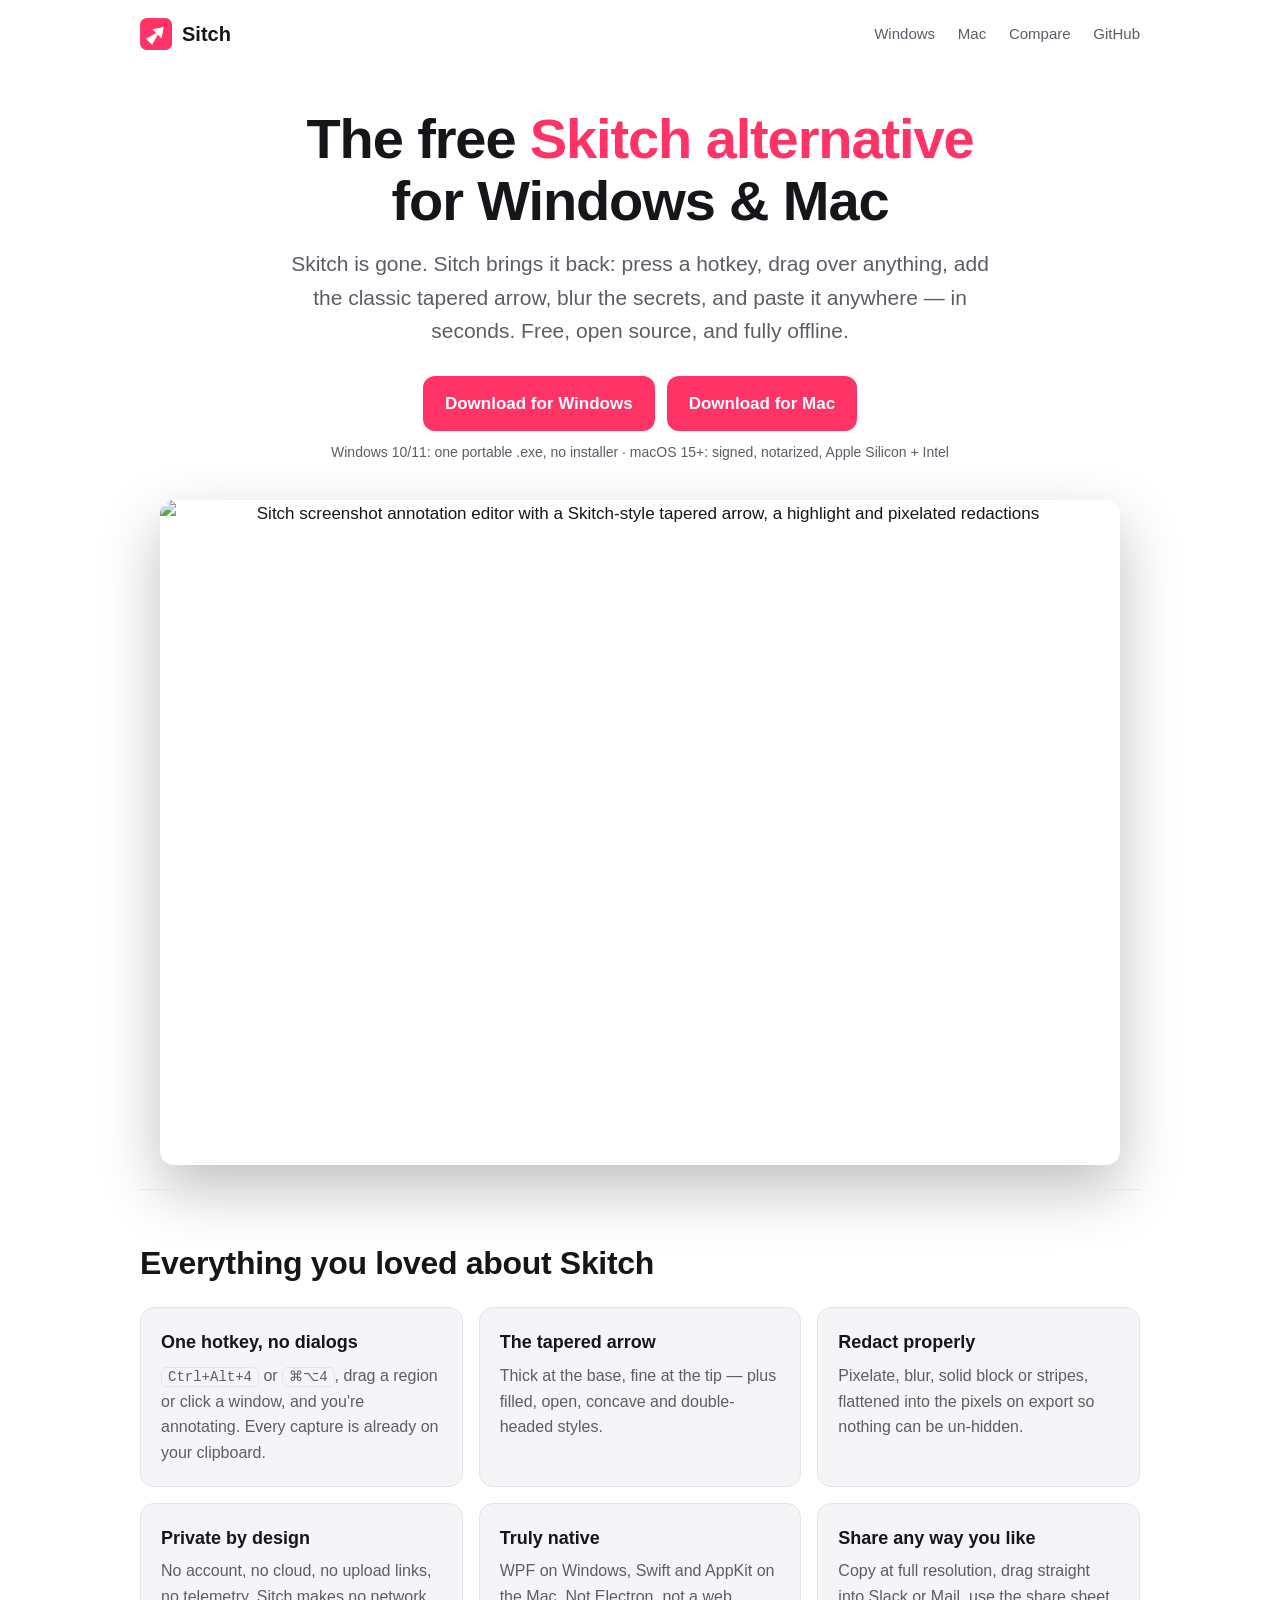
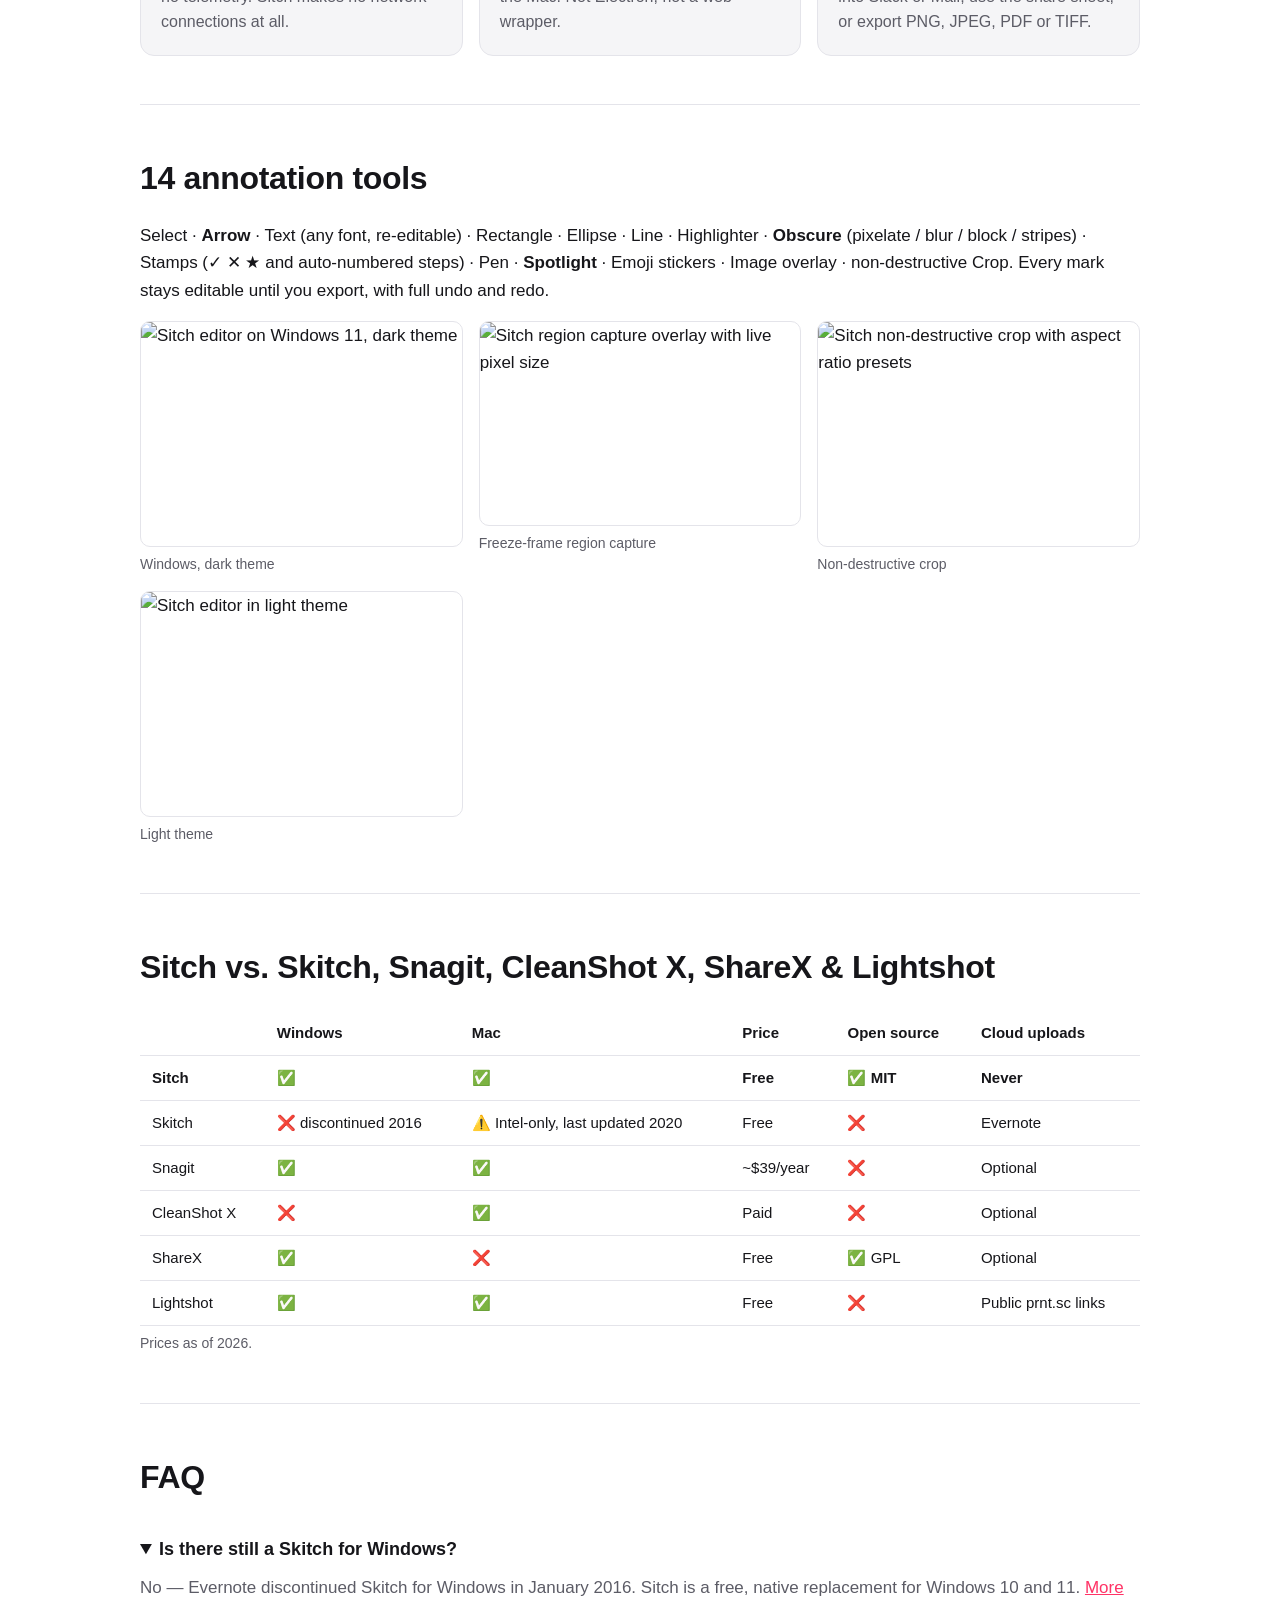
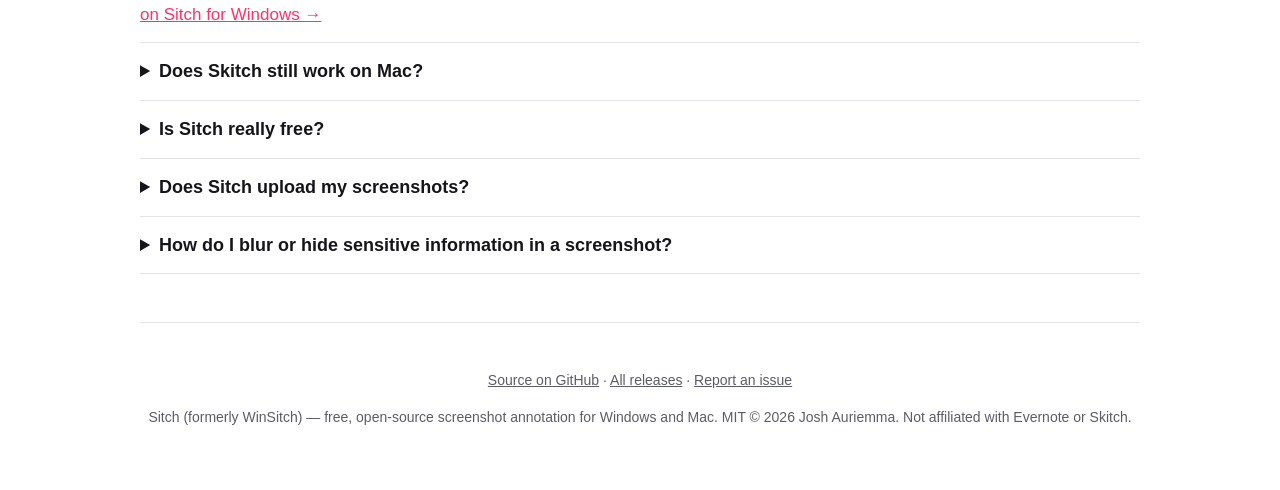
==== site/index.html @ 561b4348 "README rewrite and landing site for search discoverability Hero screenshot above the fold, corrected" ====
<!doctype html>
<html lang="en">
<head>
<meta charset="utf-8">
<meta name="viewport" content="width=device-width, initial-scale=1">
<title>Sitch — Free Skitch Alternative for Windows &amp; Mac</title>
<meta name="description" content="Free, open-source Skitch replacement for Windows 10/11 and macOS. One-hotkey capture, the classic tapered arrow, blur and pixelate. Offline, no account.">
<link rel="canonical" href="https://phalladar.github.io/Sitch/">
<link rel="icon" type="image/png" href="icon-256.png">
<link rel="apple-touch-icon" href="icon-256.png">
<link rel="stylesheet" href="style.css">
<meta name="theme-color" content="#ff3366">
<meta property="og:type" content="website">
<meta property="og:site_name" content="Sitch">
<meta property="og:title" content="Sitch — the free Skitch alternative for Windows & Mac">
<meta property="og:description" content="Skitch is gone. Sitch brings it back: one-hotkey capture, tapered arrows, blur & pixelate. Free, open source, offline.">
<meta property="og:url" content="https://phalladar.github.io/Sitch/">
<meta property="og:image" content="https://phalladar.github.io/Sitch/assets/social-preview.png">
<meta property="og:image:width" content="1280">
<meta property="og:image:height" content="640">
<meta property="og:image:alt" content="Sitch — the Skitch alternative for Windows and Mac">
<meta name="twitter:card" content="summary_large_image">
<script type="application/ld+json">
{
  "@context": "https://schema.org",
  "@type": "SoftwareApplication",
  "name": "Sitch",
  "alternateName": "WinSitch",
  "description": "Free, open-source screenshot annotation tool for Windows and macOS. A native replacement for Evernote Skitch with region, window and full-screen capture, tapered arrows, text, shapes, blur and pixelate redaction, and export to PNG, JPEG, PDF and TIFF.",
  "applicationCategory": "MultimediaApplication",
  "applicationSubCategory": "Screenshot annotation",
  "operatingSystem": "Windows 10, Windows 11, macOS 15 or later",
  "url": "https://phalladar.github.io/Sitch/",
  "downloadUrl": "https://github.com/phalladar/sitch/releases/latest",
  "screenshot": "https://phalladar.github.io/Sitch/assets/editor-mac.png",
  "image": "https://phalladar.github.io/Sitch/assets/social-preview.png",
  "license": "https://opensource.org/licenses/MIT",
  "isAccessibleForFree": true,
  "offers": { "@type": "Offer", "price": "0", "priceCurrency": "USD" },
  "author": { "@type": "Person", "name": "Josh Auriemma" },
  "sameAs": ["https://github.com/phalladar/Sitch"]
}
</script>
<script type="application/ld+json">
{
  "@context": "https://schema.org",
  "@type": "FAQPage",
  "mainEntity": [
    { "@type": "Question", "name": "Is there still a Skitch for Windows?",
      "acceptedAnswer": { "@type": "Answer", "text": "No. Evernote discontinued Skitch for Windows in January 2016. Sitch is a free, open-source replacement for Windows 10 and 11 with the same one-hotkey capture and tapered-arrow annotation workflow." } },
    { "@type": "Question", "name": "Does Skitch still work on Mac?",
      "acceptedAnswer": { "@type": "Answer", "text": "Skitch for Mac is still listed on the App Store but has not been updated since 2020 and is Intel-only, so Apple Silicon Macs run it through Rosetta 2, which Apple is phasing out after macOS 27. Sitch is a native, universal Skitch alternative for macOS 15 and later." } },
    { "@type": "Question", "name": "Is Sitch free?",
      "acceptedAnswer": { "@type": "Answer", "text": "Yes. Sitch is free and MIT-licensed open source, with no account, subscription, ads or tracking." } },
    { "@type": "Question", "name": "Does Sitch upload my screenshots?",
      "acceptedAnswer": { "@type": "Answer", "text": "No. Sitch makes no network connections. Captures stay on your computer and clipboard until you save or share them." } },
    { "@type": "Question", "name": "How do I blur or hide sensitive information in a screenshot?",
      "acceptedAnswer": { "@type": "Answer", "text": "Use Sitch's Obscure tool to pixelate, blur, block out or stripe an area. For real secrets use solid block or stripes, since blur and pixelation can sometimes be partially reversed. Redactions are flattened into the pixels on export." } }
  ]
}
</script>
</head>
<body>
<div class="wrap">
  <header class="top">
    <a class="brand" href="./"><img src="icon-256.png" alt="" width="32" height="32">Sitch</a>
    <nav>
      <a href="skitch-for-windows/">Windows</a>
      <a href="skitch-for-mac/">Mac</a>
      <a href="#compare">Compare</a>
      <a class="gh" href="https://github.com/phalladar/Sitch">GitHub</a>
    </nav>
  </header>

  <main>
    <div class="hero">
      <h1>The free <em>Skitch alternative</em><br>for Windows &amp; Mac</h1>
      <p class="lede">Skitch is gone. Sitch brings it back: press a hotkey, drag over anything,
        add the classic tapered arrow, blur the secrets, and paste it anywhere — in seconds.
        Free, open source, and fully offline.</p>
      <div class="cta">
        <a class="btn primary" href="https://github.com/phalladar/sitch/releases/latest/download/WinSitch.exe">Download for Windows</a>
        <a class="btn primary" href="https://github.com/phalladar/sitch/releases/latest/download/Sitch.dmg">Download for Mac</a>
      </div>
      <p class="fine">Windows 10/11: one portable .exe, no installer · macOS 15+: signed, notarized, Apple Silicon + Intel</p>
      <div class="shot">
        <img src="assets/editor-mac.png" width="1500" height="1040"
             alt="Sitch screenshot annotation editor with a Skitch-style tapered arrow, a highlight and pixelated redactions">
      </div>
    </div>

    <section id="why">
      <h2>Everything you loved about Skitch</h2>
      <div class="grid">
        <div class="card"><h3>One hotkey, no dialogs</h3><p><kbd>Ctrl+Alt+4</kbd> or <kbd>⌘⌥4</kbd>, drag a region or click a window, and you're annotating. Every capture is already on your clipboard.</p></div>
        <div class="card"><h3>The tapered arrow</h3><p>Thick at the base, fine at the tip — plus filled, open, concave and double-headed styles.</p></div>
        <div class="card"><h3>Redact properly</h3><p>Pixelate, blur, solid block or stripes, flattened into the pixels on export so nothing can be un-hidden.</p></div>
        <div class="card"><h3>Private by design</h3><p>No account, no cloud, no upload links, no telemetry. Sitch makes no network connections at all.</p></div>
        <div class="card"><h3>Truly native</h3><p>WPF on Windows, Swift and AppKit on the Mac. Not Electron, not a web wrapper.</p></div>
        <div class="card"><h3>Share any way you like</h3><p>Copy at full resolution, drag straight into Slack or Mail, use the share sheet, or export PNG, JPEG, PDF or TIFF.</p></div>
      </div>
    </section>

    <section id="tools">
      <h2>14 annotation tools</h2>
      <p>Select · <strong>Arrow</strong> · Text (any font, re-editable) · Rectangle · Ellipse · Line ·
        Highlighter · <strong>Obscure</strong> (pixelate / blur / block / stripes) · Stamps (✓ ✕ ★ and
        auto-numbered steps) · Pen · <strong>Spotlight</strong> · Emoji stickers · Image overlay ·
        non-destructive Crop. Every mark stays editable until you export, with full undo and redo.</p>
      <div class="gallery">
        <figure><img src="assets/editor-dark.png" loading="lazy" width="1619" height="1130" alt="Sitch editor on Windows 11, dark theme"><figcaption>Windows, dark theme</figcaption></figure>
        <figure><img src="assets/region-capture.png" loading="lazy" width="1500" height="950" alt="Sitch region capture overlay with live pixel size"><figcaption>Freeze-frame region capture</figcaption></figure>
        <figure><img src="assets/crop-mode.png" loading="lazy" width="1619" height="1130" alt="Sitch non-destructive crop with aspect ratio presets"><figcaption>Non-destructive crop</figcaption></figure>
        <figure><img src="assets/editor-light.png" loading="lazy" width="1619" height="1130" alt="Sitch editor in light theme"><figcaption>Light theme</figcaption></figure>
      </div>
    </section>

    <section id="compare">
      <h2>Sitch vs. Skitch, Snagit, CleanShot X, ShareX &amp; Lightshot</h2>
      <div class="table-scroll">
      <table>
        <thead><tr><th></th><th>Windows</th><th>Mac</th><th>Price</th><th>Open source</th><th>Cloud uploads</th></tr></thead>
        <tbody>
          <tr class="us"><td>Sitch</td><td>✅</td><td>✅</td><td>Free</td><td>✅ MIT</td><td>Never</td></tr>
          <tr><td>Skitch</td><td>❌ discontinued 2016</td><td>⚠️ Intel-only, last updated 2020</td><td>Free</td><td>❌</td><td>Evernote</td></tr>
          <tr><td>Snagit</td><td>✅</td><td>✅</td><td>~$39/year</td><td>❌</td><td>Optional</td></tr>
          <tr><td>CleanShot X</td><td>❌</td><td>✅</td><td>Paid</td><td>❌</td><td>Optional</td></tr>
          <tr><td>ShareX</td><td>✅</td><td>❌</td><td>Free</td><td>✅ GPL</td><td>Optional</td></tr>
          <tr><td>Lightshot</td><td>✅</td><td>✅</td><td>Free</td><td>❌</td><td>Public prnt.sc links</td></tr>
        </tbody>
      </table>
      </div>
      <p class="fine">Prices as of 2026.</p>
    </section>

    <section id="faq">
      <h2>FAQ</h2>
      <details open><summary>Is there still a Skitch for Windows?</summary><p>No — Evernote discontinued Skitch for Windows in January 2016. Sitch is a free, native replacement for Windows 10 and 11. <a href="skitch-for-windows/">More on Sitch for Windows →</a></p></details>
      <details><summary>Does Skitch still work on Mac?</summary><p>Skitch for Mac hasn't been updated since 2020 and is Intel-only, so Apple Silicon Macs run it through Rosetta 2, which Apple is phasing out after macOS 27. Sitch is a native universal app. <a href="skitch-for-mac/">More on Sitch for Mac →</a></p></details>
      <details><summary>Is Sitch really free?</summary><p>Yes. MIT-licensed open source: no account, no subscription, no pro tier, no ads, no tracking.</p></details>
      <details><summary>Does Sitch upload my screenshots?</summary><p>No. Sitch makes no network connections. Captures stay on your computer until you save or share them.</p></details>
      <details><summary>How do I blur or hide sensitive information in a screenshot?</summary><p>Use the Obscure tool. For real secrets prefer solid block or stripes — blur and pixelation can sometimes be partially reversed. Redactions are flattened into the pixels when you export.</p></details>
    </section>
  </main>

  <footer>
    <p><a href="https://github.com/phalladar/Sitch">Source on GitHub</a> · <a href="https://github.com/phalladar/sitch/releases">All releases</a> · <a href="https://github.com/phalladar/Sitch/issues">Report an issue</a></p>
    <p>Sitch (formerly WinSitch) — free, open-source screenshot annotation for Windows and Mac. MIT © 2026 Josh Auriemma. Not affiliated with Evernote or Skitch.</p>
  </footer>
</div>
</body>
</html>
---- site/style.css ----
:root {
  --bg: #ffffff;
  --fg: #16161a;
  --muted: #5c5c66;
  --card: #f5f5f7;
  --line: #e4e4ea;
  --accent: #ff3366;
  --accent-ink: #ffffff;
}
@media (prefers-color-scheme: dark) {
  :root {
    --bg: #16161a;
    --fg: #f2f2f5;
    --muted: #a2a2ae;
    --card: #222228;
    --line: #33333c;
  }
}
* { box-sizing: border-box; }
html { -webkit-text-size-adjust: 100%; }
body {
  margin: 0;
  background: var(--bg);
  color: var(--fg);
  font: 17px/1.6 -apple-system, BlinkMacSystemFont, "Segoe UI", Inter, Roboto, sans-serif;
}
a { color: var(--accent); }
img { max-width: 100%; height: auto; display: block; }
.wrap { max-width: 1040px; margin: 0 auto; padding: 0 20px; }
header.top { display: flex; align-items: center; justify-content: space-between; padding: 18px 0; }
header.top a.brand { display: flex; align-items: center; gap: 10px; color: var(--fg); text-decoration: none; font-weight: 700; font-size: 20px; }
header.top a.brand img { width: 32px; height: 32px; }
header.top nav a { color: var(--muted); text-decoration: none; margin-left: 18px; font-size: 15px; }
header.top nav a:hover { color: var(--fg); }
.hero { text-align: center; padding: 40px 0 24px; }
.hero h1 { font-size: clamp(32px, 6vw, 56px); line-height: 1.1; margin: 0 0 16px; letter-spacing: -0.02em; }
.hero h1 em { font-style: normal; color: var(--accent); }
.hero p.lede { font-size: clamp(18px, 2.4vw, 21px); color: var(--muted); max-width: 720px; margin: 0 auto 28px; }
.cta { display: flex; gap: 12px; justify-content: center; flex-wrap: wrap; margin-bottom: 10px; }
.btn { display: inline-block; padding: 14px 22px; border-radius: 12px; font-weight: 650; text-decoration: none; font-size: 17px; }
.btn.primary { background: var(--accent); color: var(--accent-ink); }
.btn.secondary { background: var(--card); color: var(--fg); border: 1px solid var(--line); }
.fine { color: var(--muted); font-size: 14px; margin: 6px 0 0; }
.shot { margin: 36px auto 0; border-radius: 14px; overflow: hidden; box-shadow: 0 24px 60px rgba(0,0,0,.25); max-width: 960px; }
section { padding: 48px 0; border-top: 1px solid var(--line); }
section h2 { font-size: clamp(24px, 3.4vw, 32px); margin: 0 0 18px; letter-spacing: -0.01em; }
.grid { display: grid; grid-template-columns: repeat(auto-fit, minmax(260px, 1fr)); gap: 16px; }
.card { background: var(--card); border: 1px solid var(--line); border-radius: 14px; padding: 20px; }
.card h3 { margin: 0 0 6px; font-size: 18px; }
.card p { margin: 0; color: var(--muted); font-size: 16px; }
.table-scroll { overflow-x: auto; -webkit-overflow-scrolling: touch; }
table { border-collapse: collapse; width: 100%; font-size: 15px; }
th, td { text-align: left; padding: 10px 12px; border-bottom: 1px solid var(--line); vertical-align: top; }
th { font-weight: 650; }
tr.us td { font-weight: 650; }
kbd { font: 14px ui-monospace, SFMono-Regular, Menlo, Consolas, monospace; background: var(--card); border: 1px solid var(--line); border-radius: 6px; padding: 1px 6px; }
details { border-bottom: 1px solid var(--line); padding: 14px 0; }
details summary { cursor: pointer; font-weight: 650; font-size: 18px; }
details p { color: var(--muted); margin: 10px 0 0; }
.gallery { display: grid; grid-template-columns: repeat(auto-fit, minmax(300px, 1fr)); gap: 16px; }
.gallery figure { margin: 0; }
.gallery img { border-radius: 10px; border: 1px solid var(--line); }
.gallery figcaption { color: var(--muted); font-size: 14px; margin-top: 6px; }
footer { border-top: 1px solid var(--line); padding: 32px 0 48px; color: var(--muted); font-size: 14px; text-align: center; }
footer a { color: var(--muted); }
@media (max-width: 560px) {
  header.top nav a:not(.gh) { display: none; }
  .btn { width: 100%; text-align: center; }
}
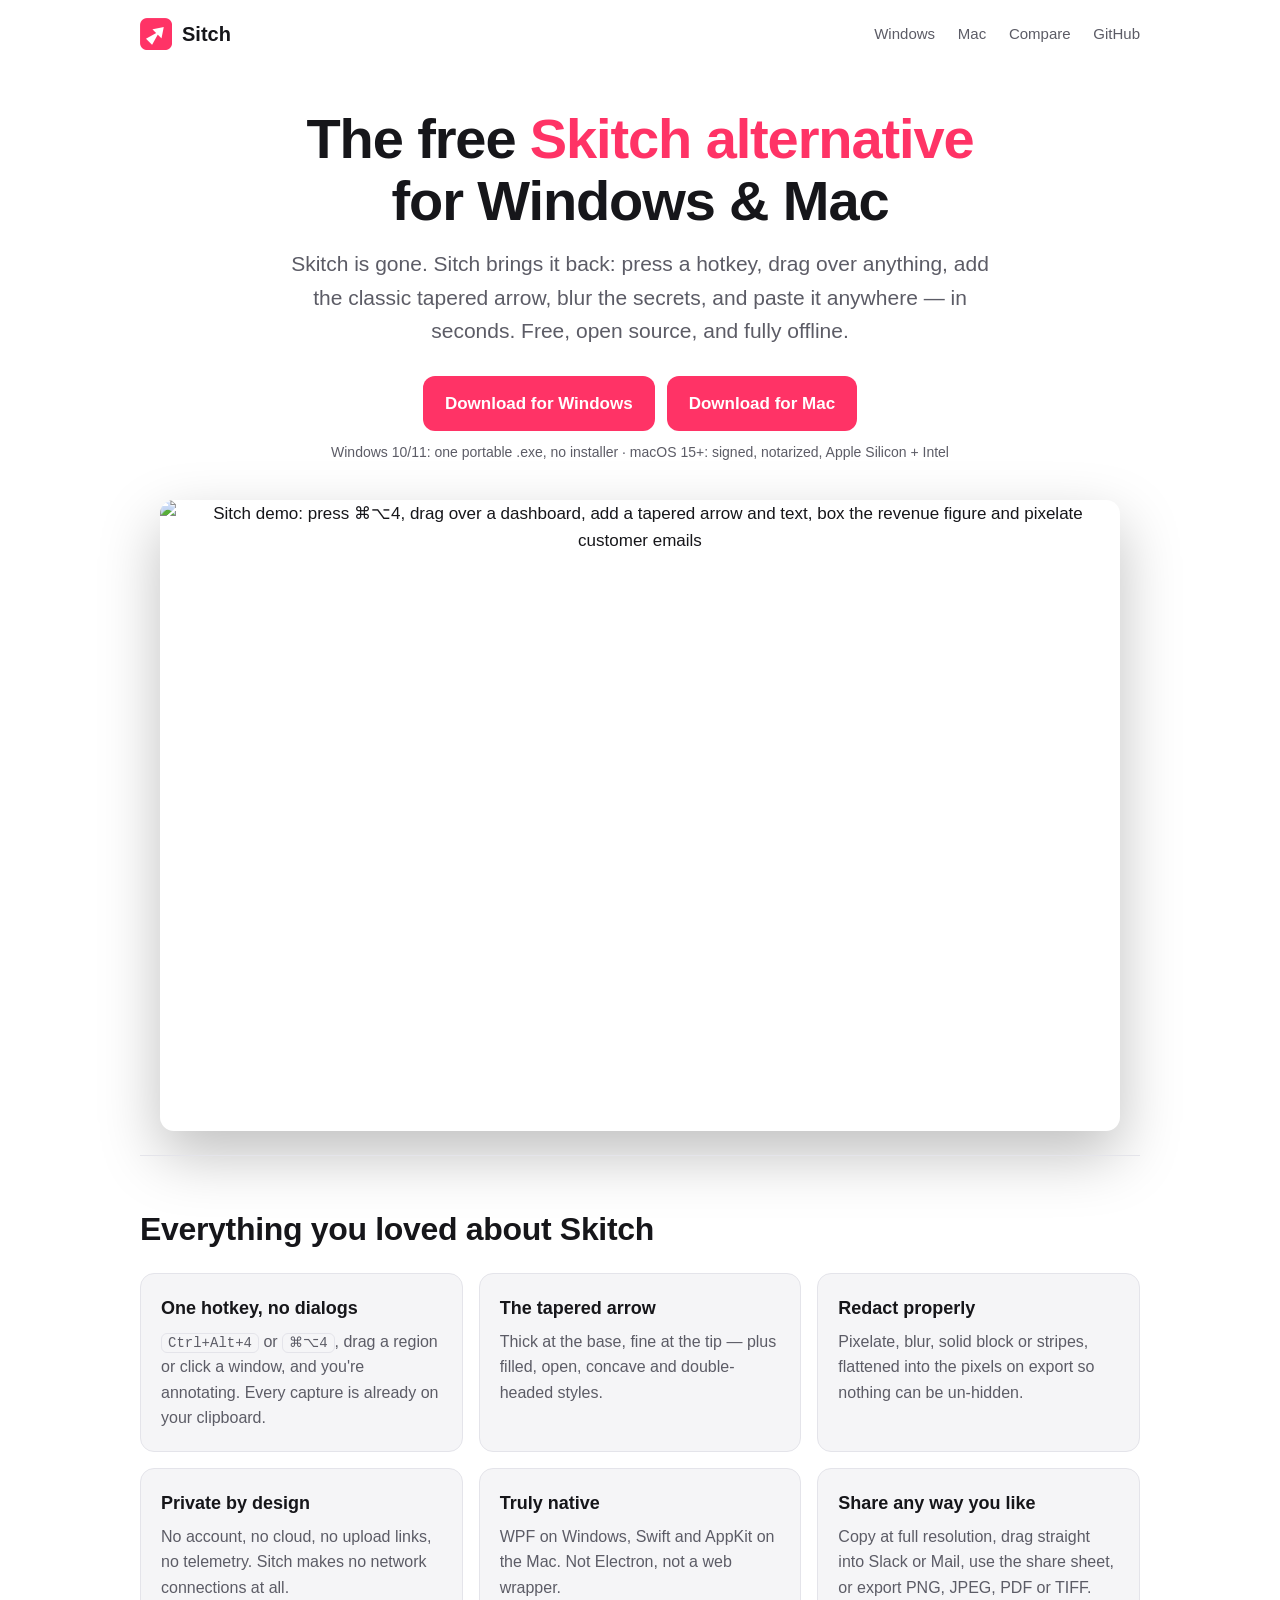
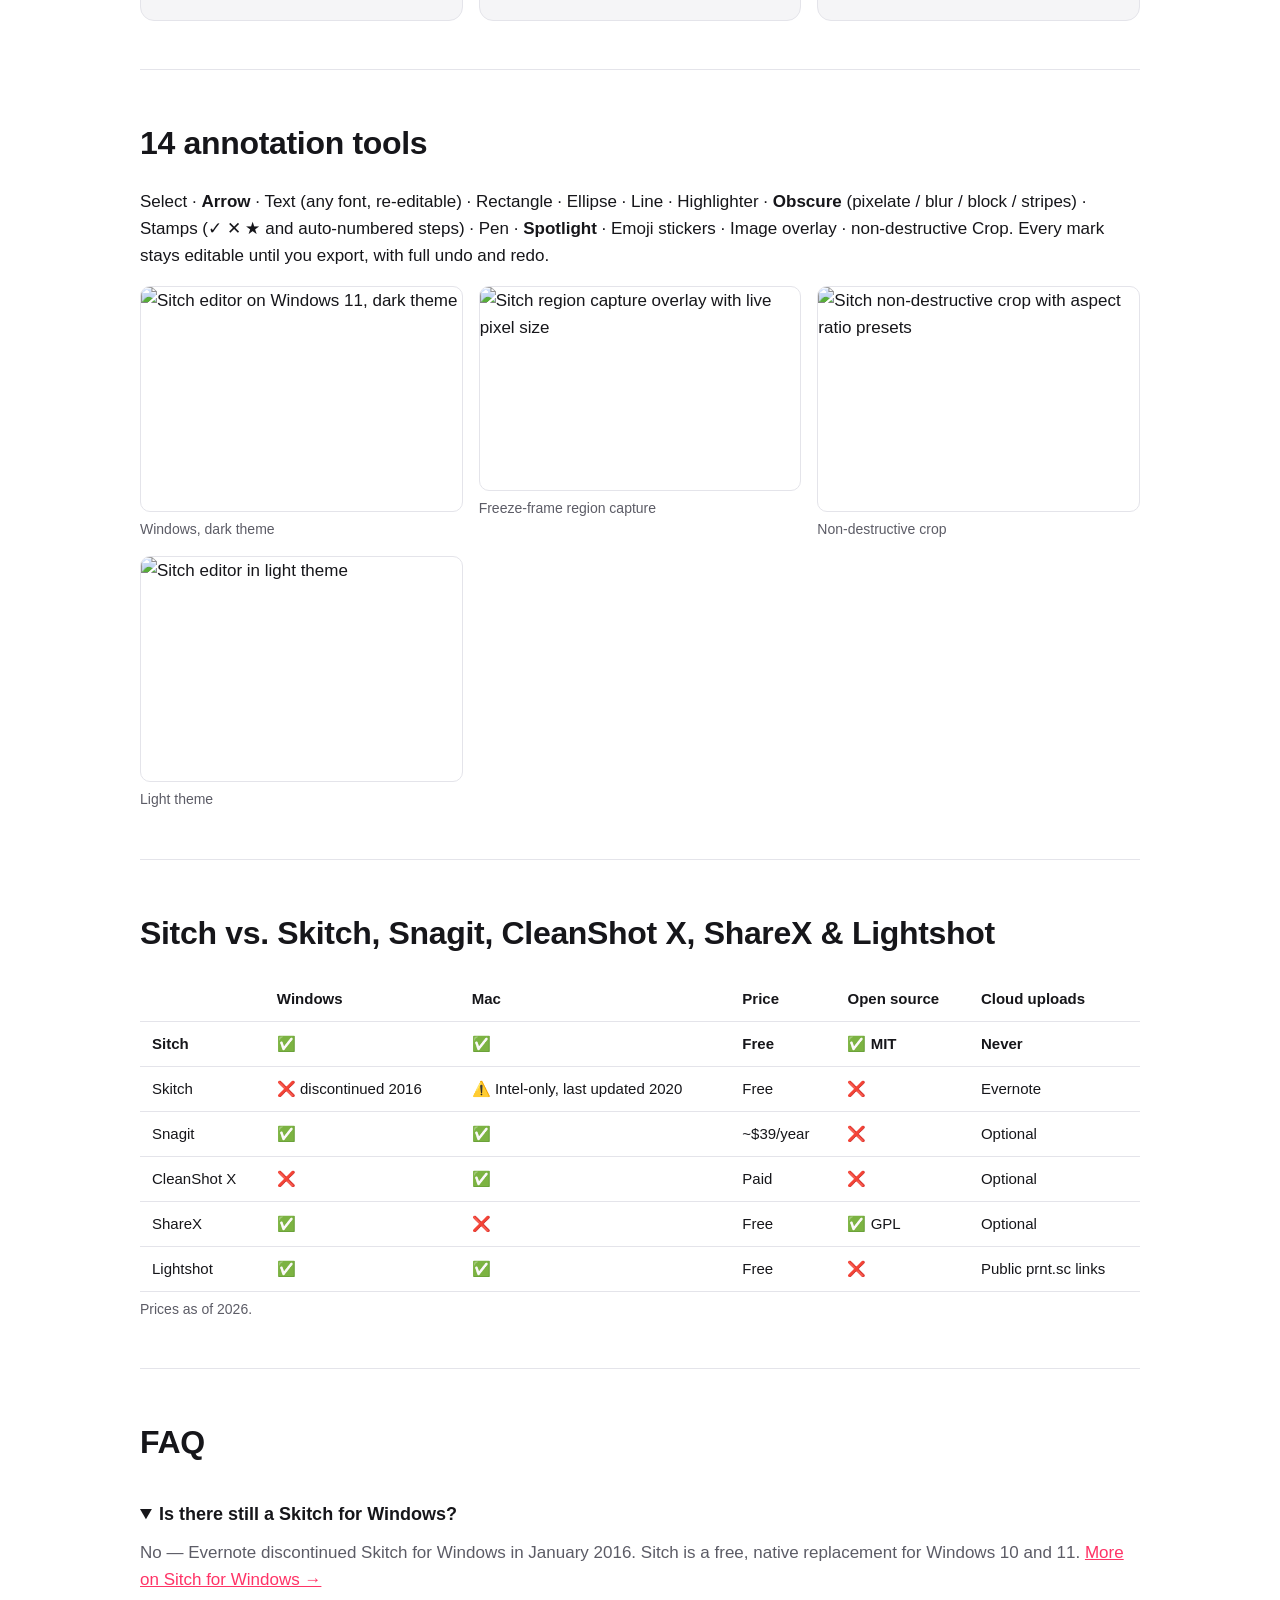
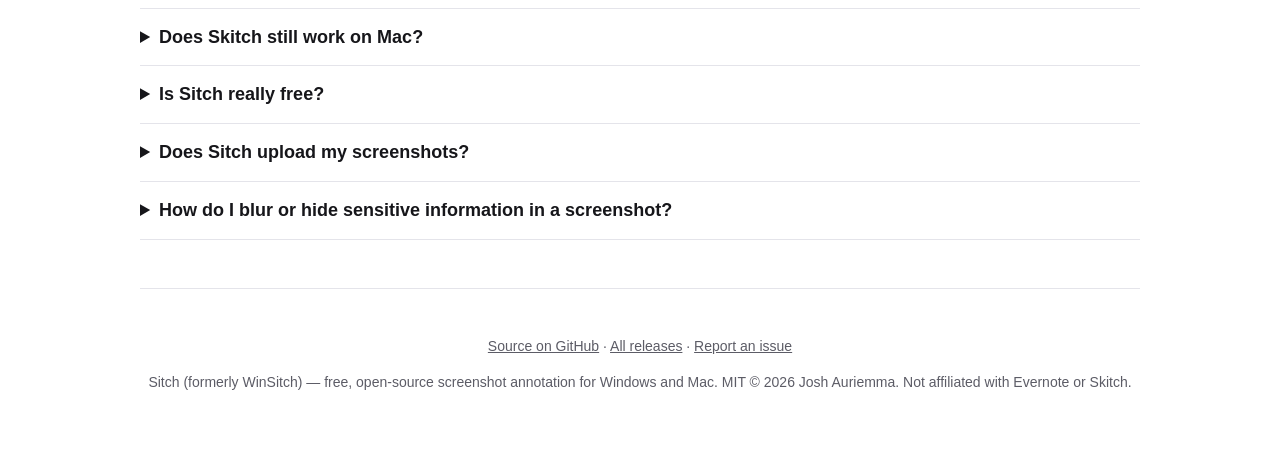
==== commit 5ffe2dab: "Demo GIF at the top of the README and landing page Recorded on macOS from the real app: hotkey captu" ====
--- a/site/index.html
+++ b/site/index.html
@@ -84,8 +84,8 @@
       </div>
       <p class="fine">Windows 10/11: one portable .exe, no installer · macOS 15+: signed, notarized, Apple Silicon + Intel</p>
       <div class="shot">
-        <img src="assets/editor-mac.png" width="1500" height="1040"
-             alt="Sitch screenshot annotation editor with a Skitch-style tapered arrow, a highlight and pixelated redactions">
+        <img src="assets/demo.gif" width="960" height="631"
+             alt="Sitch demo: press ⌘⌥4, drag over a dashboard, add a tapered arrow and text, box the revenue figure and pixelate customer emails">
       </div>
     </div>
 
